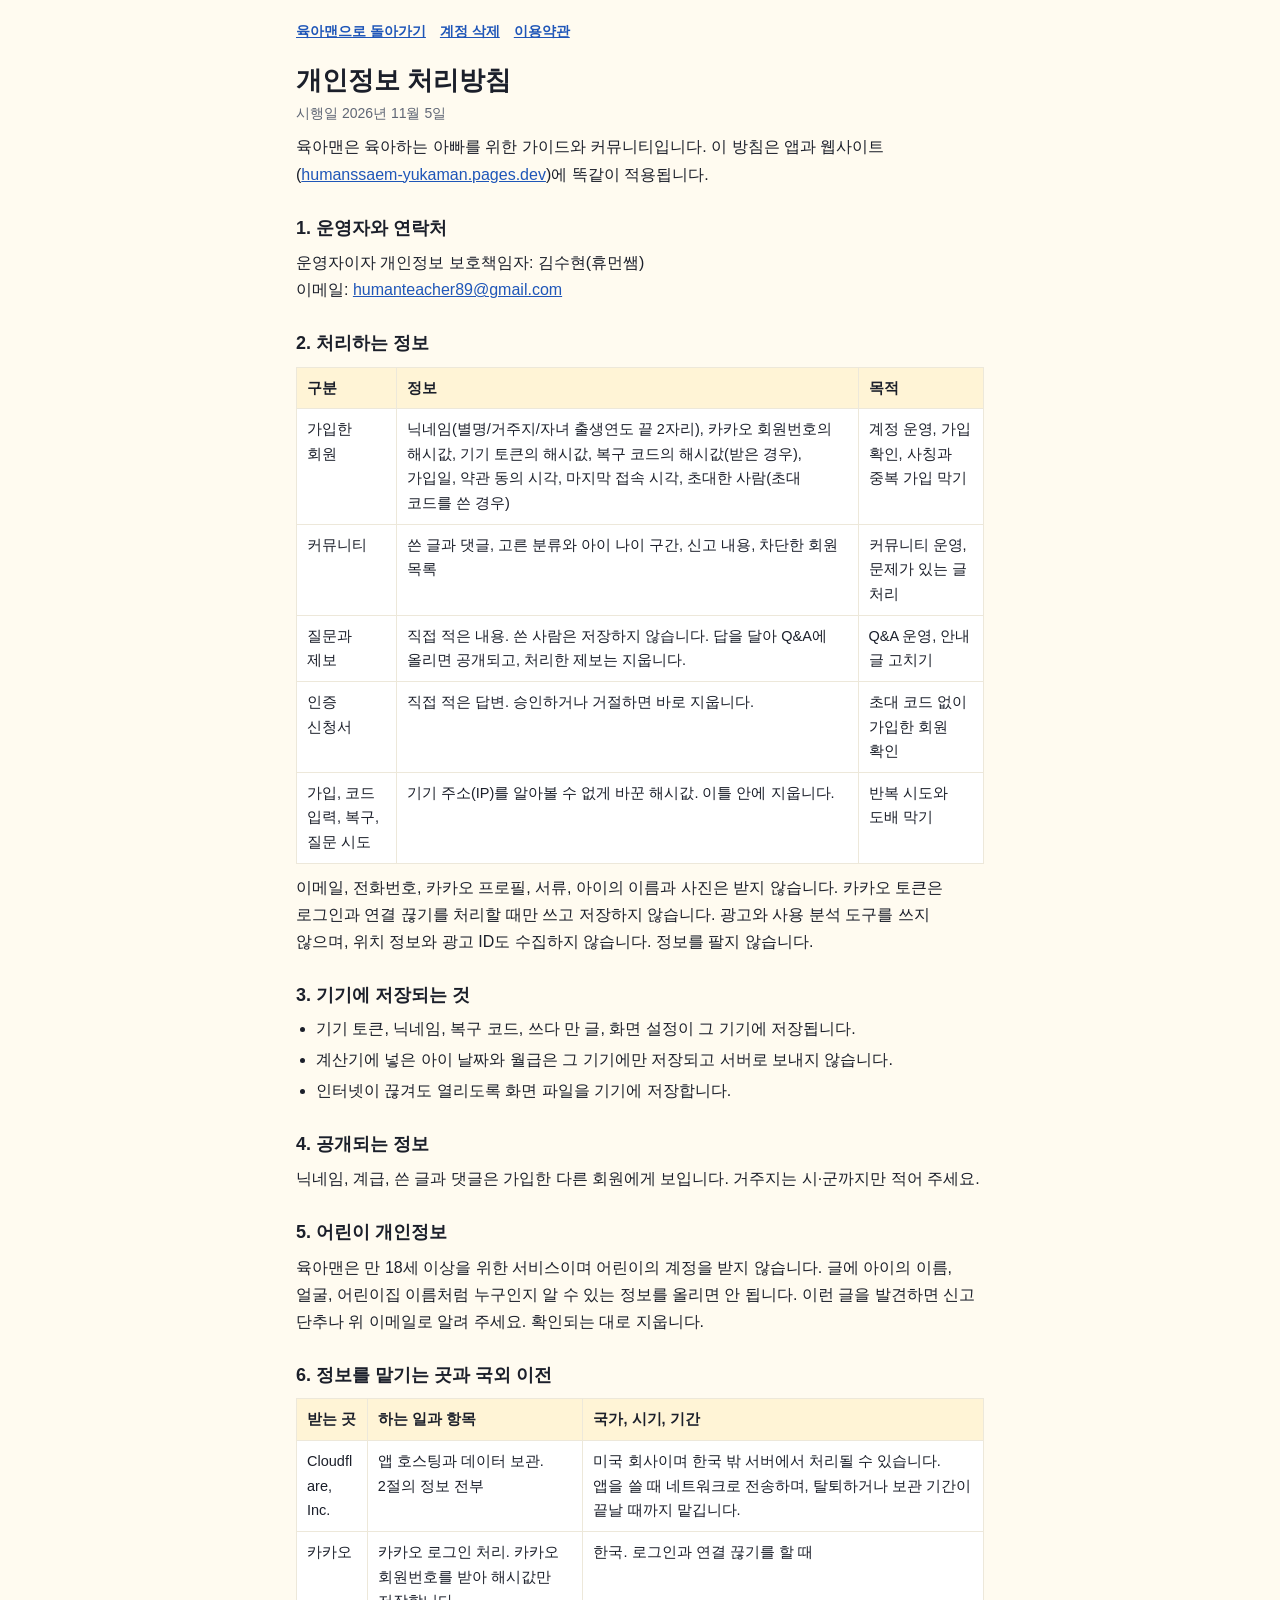
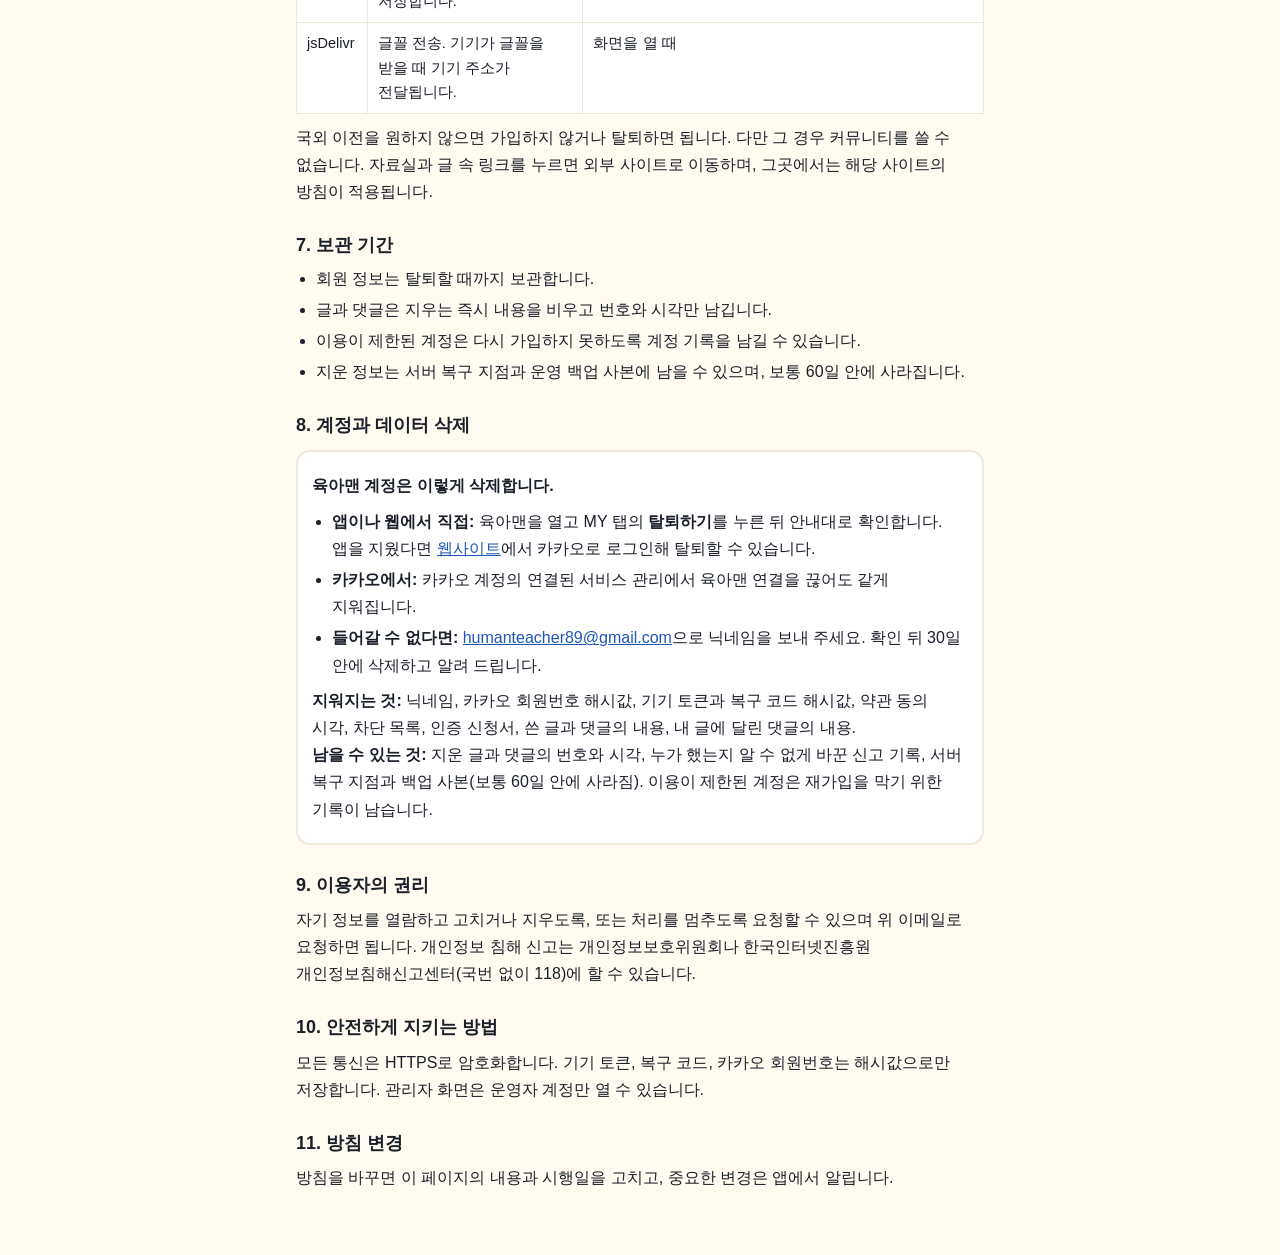
==== public/privacy.html @ 73c73529 "0.7.0 Play 등록 준비: 약관 동의, 사용자 차단, 앱 심사용 입구, 별도 약관·처리방침 휴먼쌤 승인(패키지 com.humanteacher.yukaman, 운영자 김수현(휴" ====
<!doctype html>
<html lang="ko">
<head>
<meta charset="utf-8">
<meta name="viewport" content="width=device-width, initial-scale=1">
<meta name="theme-color" content="#FFFBF0">
<meta name="robots" content="noindex">
<title>개인정보 처리방침 · 육아맨</title>
<meta name="description" content="육아맨 개인정보 처리방침과 계정 삭제 안내">
<link rel="icon" type="image/svg+xml" href="icons/logo.svg">
<style>
  :root { --ink: #1B1F2A; --sub: #5F6675; --line: #EDE8DA; --bg: #FFFBF0; --card: #FFFFFF; --head: #FFF4D6; --link: #1F56B8; }
  @media (prefers-color-scheme: dark) { :root { --ink: #EEF1F7; --sub: #AEB6C5; --line: #2C3445; --bg: #141A26; --card: #1D2534; --head: #262F40; --link: #8DB4FF; } }
  * { box-sizing: border-box; }
  body { margin: 0; background: var(--bg); color: var(--ink); font: 16px/1.7 -apple-system, BlinkMacSystemFont, "Apple SD Gothic Neo", "Noto Sans KR", "Malgun Gothic", Roboto, sans-serif; word-break: keep-all; overflow-wrap: anywhere; }
  main { max-width: 720px; margin: 0 auto; padding: 20px 16px 56px; }
  nav { display: flex; flex-wrap: wrap; gap: 8px 14px; font-size: 14px; font-weight: 700; }
  a { color: var(--link); }
  h1 { margin: 20px 0 4px; font-size: 26px; line-height: 1.3; }
  h2 { margin: 28px 0 6px; font-size: 18px; line-height: 1.4; }
  .date { margin: 0; color: var(--sub); font-size: 14px; }
  ul { padding-left: 20px; margin: 6px 0; }
  li { margin: 4px 0; }
  p { margin: 8px 0; }
  table { width: 100%; border-collapse: collapse; margin: 10px 0; background: var(--card); font-size: 14.5px; }
  th, td { border: 1px solid var(--line); padding: 8px 10px; text-align: left; vertical-align: top; }
  th { background: var(--head); }
  .box { background: var(--card); border: 2px solid var(--line); border-radius: 14px; padding: 12px 14px; margin: 12px 0; }
</style>
</head>
<body>
<main>
<nav><a href="./#/me">육아맨으로 돌아가기</a><a href="#delete">계정 삭제</a><a href="terms.html">이용약관</a></nav>

<h1>개인정보 처리방침</h1>
<p class="date">시행일 2026년 11월 5일</p>
<p>육아맨은 육아하는 아빠를 위한 가이드와 커뮤니티입니다. 이 방침은 앱과 웹사이트(<a href="https://humanssaem-yukaman.pages.dev/">humanssaem-yukaman.pages.dev</a>)에 똑같이 적용됩니다.</p>

<h2>1. 운영자와 연락처</h2>
<p>운영자이자 개인정보 보호책임자: 김수현(휴먼쌤)<br>이메일: <a href="mailto:humanteacher89@gmail.com">humanteacher89@gmail.com</a></p>

<h2>2. 처리하는 정보</h2>
<table>
<tr><th>구분</th><th>정보</th><th>목적</th></tr>
<tr><td>가입한 회원</td><td>닉네임(별명/거주지/자녀 출생연도 끝 2자리), 카카오 회원번호의 해시값, 기기 토큰의 해시값, 복구 코드의 해시값(받은 경우), 가입일, 약관 동의 시각, 마지막 접속 시각, 초대한 사람(초대 코드를 쓴 경우)</td><td>계정 운영, 가입 확인, 사칭과 중복 가입 막기</td></tr>
<tr><td>커뮤니티</td><td>쓴 글과 댓글, 고른 분류와 아이 나이 구간, 신고 내용, 차단한 회원 목록</td><td>커뮤니티 운영, 문제가 있는 글 처리</td></tr>
<tr><td>질문과 제보</td><td>직접 적은 내용. 쓴 사람은 저장하지 않습니다. 답을 달아 Q&amp;A에 올리면 공개되고, 처리한 제보는 지웁니다.</td><td>Q&amp;A 운영, 안내 글 고치기</td></tr>
<tr><td>인증 신청서</td><td>직접 적은 답변. 승인하거나 거절하면 바로 지웁니다.</td><td>초대 코드 없이 가입한 회원 확인</td></tr>
<tr><td>가입, 코드 입력, 복구, 질문 시도</td><td>기기 주소(IP)를 알아볼 수 없게 바꾼 해시값. 이틀 안에 지웁니다.</td><td>반복 시도와 도배 막기</td></tr>
</table>
<p>이메일, 전화번호, 카카오 프로필, 서류, 아이의 이름과 사진은 받지 않습니다. 카카오 토큰은 로그인과 연결 끊기를 처리할 때만 쓰고 저장하지 않습니다. 광고와 사용 분석 도구를 쓰지 않으며, 위치 정보와 광고 ID도 수집하지 않습니다. 정보를 팔지 않습니다.</p>

<h2>3. 기기에 저장되는 것</h2>
<ul>
<li>기기 토큰, 닉네임, 복구 코드, 쓰다 만 글, 화면 설정이 그 기기에 저장됩니다.</li>
<li>계산기에 넣은 아이 날짜와 월급은 그 기기에만 저장되고 서버로 보내지 않습니다.</li>
<li>인터넷이 끊겨도 열리도록 화면 파일을 기기에 저장합니다.</li>
</ul>

<h2>4. 공개되는 정보</h2>
<p>닉네임, 계급, 쓴 글과 댓글은 가입한 다른 회원에게 보입니다. 거주지는 시·군까지만 적어 주세요.</p>

<h2>5. 어린이 개인정보</h2>
<p>육아맨은 만 18세 이상을 위한 서비스이며 어린이의 계정을 받지 않습니다. 글에 아이의 이름, 얼굴, 어린이집 이름처럼 누구인지 알 수 있는 정보를 올리면 안 됩니다. 이런 글을 발견하면 신고 단추나 위 이메일로 알려 주세요. 확인되는 대로 지웁니다.</p>

<h2>6. 정보를 맡기는 곳과 국외 이전</h2>
<table>
<tr><th>받는 곳</th><th>하는 일과 항목</th><th>국가, 시기, 기간</th></tr>
<tr><td>Cloudflare, Inc.</td><td>앱 호스팅과 데이터 보관. 2절의 정보 전부</td><td>미국 회사이며 한국 밖 서버에서 처리될 수 있습니다. 앱을 쓸 때 네트워크로 전송하며, 탈퇴하거나 보관 기간이 끝날 때까지 맡깁니다.</td></tr>
<tr><td>카카오</td><td>카카오 로그인 처리. 카카오 회원번호를 받아 해시값만 저장합니다.</td><td>한국. 로그인과 연결 끊기를 할 때</td></tr>
<tr><td>jsDelivr</td><td>글꼴 전송. 기기가 글꼴을 받을 때 기기 주소가 전달됩니다.</td><td>화면을 열 때</td></tr>
</table>
<p>국외 이전을 원하지 않으면 가입하지 않거나 탈퇴하면 됩니다. 다만 그 경우 커뮤니티를 쓸 수 없습니다. 자료실과 글 속 링크를 누르면 외부 사이트로 이동하며, 그곳에서는 해당 사이트의 방침이 적용됩니다.</p>

<h2>7. 보관 기간</h2>
<ul>
<li>회원 정보는 탈퇴할 때까지 보관합니다.</li>
<li>글과 댓글은 지우는 즉시 내용을 비우고 번호와 시각만 남깁니다.</li>
<li>이용이 제한된 계정은 다시 가입하지 못하도록 계정 기록을 남길 수 있습니다.</li>
<li>지운 정보는 서버 복구 지점과 운영 백업 사본에 남을 수 있으며, 보통 60일 안에 사라집니다.</li>
</ul>

<h2 id="delete">8. 계정과 데이터 삭제</h2>
<div class="box">
<p><b>육아맨 계정은 이렇게 삭제합니다.</b></p>
<ul>
<li><b>앱이나 웹에서 직접:</b> 육아맨을 열고 MY 탭의 <b>탈퇴하기</b>를 누른 뒤 안내대로 확인합니다. 앱을 지웠다면 <a href="https://humanssaem-yukaman.pages.dev/#/me">웹사이트</a>에서 카카오로 로그인해 탈퇴할 수 있습니다.</li>
<li><b>카카오에서:</b> 카카오 계정의 연결된 서비스 관리에서 육아맨 연결을 끊어도 같게 지워집니다.</li>
<li><b>들어갈 수 없다면:</b> <a href="mailto:humanteacher89@gmail.com?subject=%EC%9C%A1%EC%95%84%EB%A7%A8%20%EA%B3%84%EC%A0%95%20%EC%82%AD%EC%A0%9C%20%EC%9A%94%EC%B2%AD">humanteacher89@gmail.com</a>으로 닉네임을 보내 주세요. 확인 뒤 30일 안에 삭제하고 알려 드립니다.</li>
</ul>
<p><b>지워지는 것:</b> 닉네임, 카카오 회원번호 해시값, 기기 토큰과 복구 코드 해시값, 약관 동의 시각, 차단 목록, 인증 신청서, 쓴 글과 댓글의 내용, 내 글에 달린 댓글의 내용.<br>
<b>남을 수 있는 것:</b> 지운 글과 댓글의 번호와 시각, 누가 했는지 알 수 없게 바꾼 신고 기록, 서버 복구 지점과 백업 사본(보통 60일 안에 사라짐). 이용이 제한된 계정은 재가입을 막기 위한 기록이 남습니다.</p>
</div>

<h2>9. 이용자의 권리</h2>
<p>자기 정보를 열람하고 고치거나 지우도록, 또는 처리를 멈추도록 요청할 수 있으며 위 이메일로 요청하면 됩니다. 개인정보 침해 신고는 개인정보보호위원회나 한국인터넷진흥원 개인정보침해신고센터(국번 없이 118)에 할 수 있습니다.</p>

<h2>10. 안전하게 지키는 방법</h2>
<p>모든 통신은 HTTPS로 암호화합니다. 기기 토큰, 복구 코드, 카카오 회원번호는 해시값으로만 저장합니다. 관리자 화면은 운영자 계정만 열 수 있습니다.</p>

<h2>11. 방침 변경</h2>
<p>방침을 바꾸면 이 페이지의 내용과 시행일을 고치고, 중요한 변경은 앱에서 알립니다.</p>
</main>
</body>
</html>
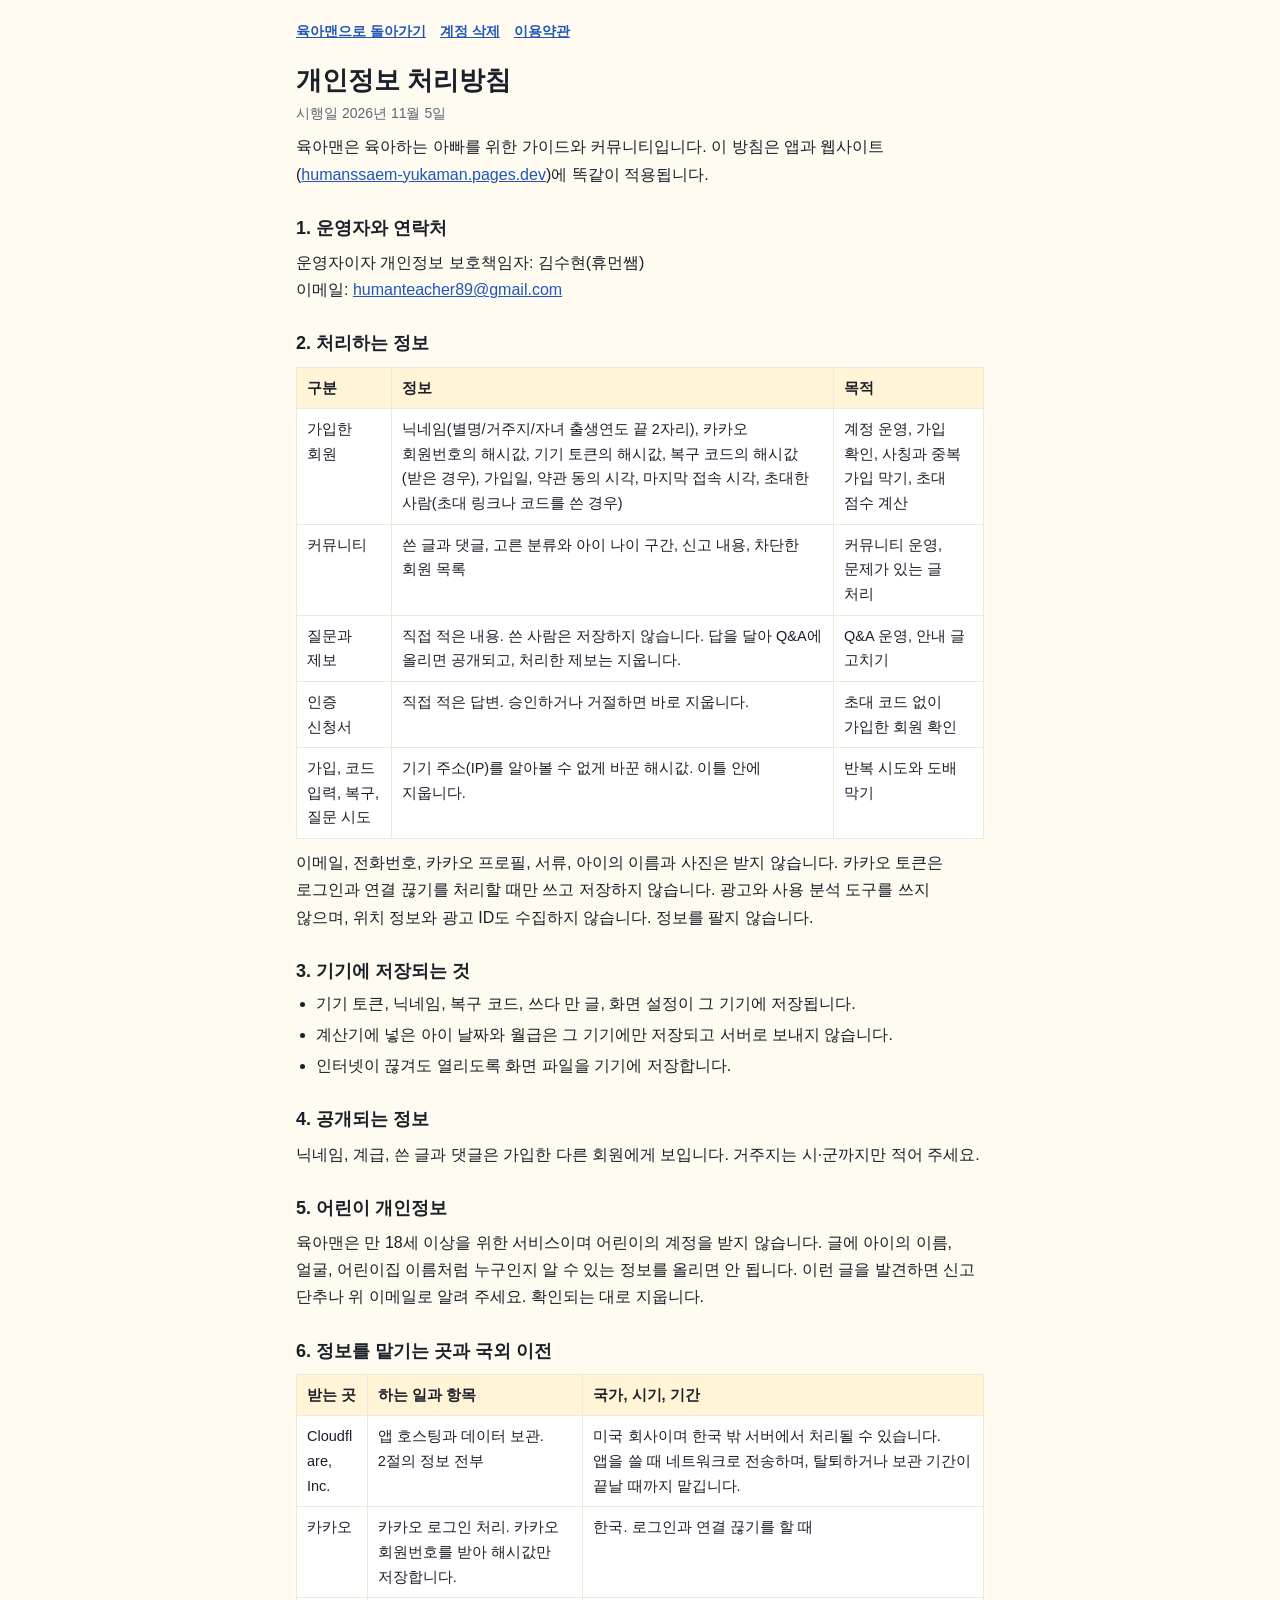
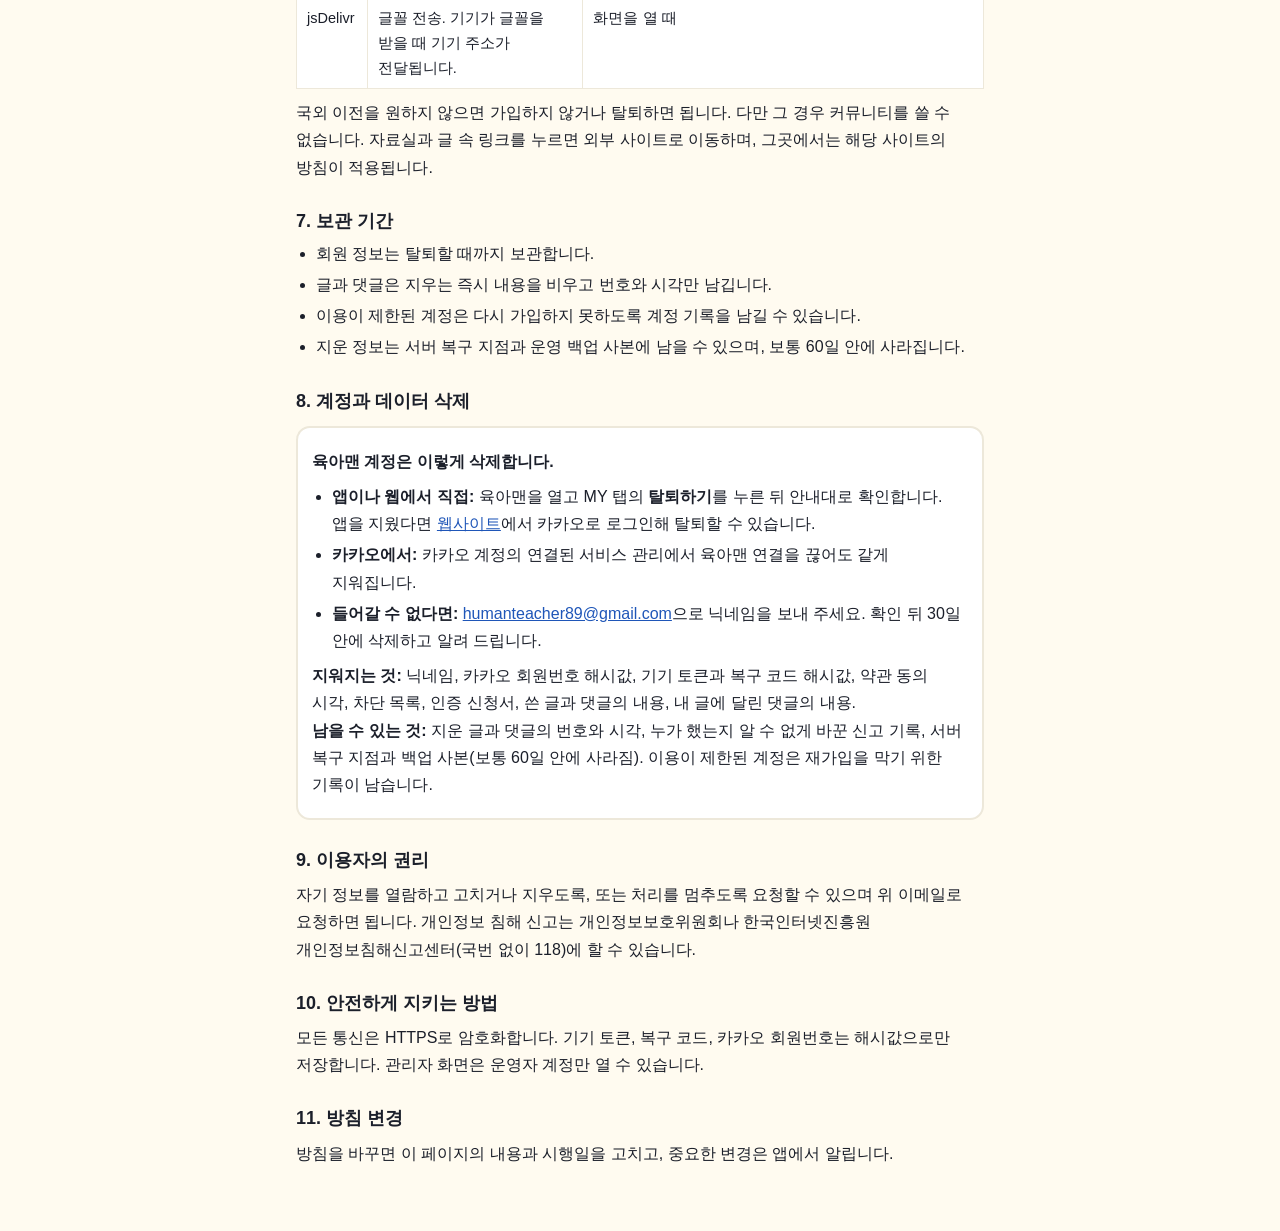
==== commit 2fee97fb: "0.7.1 초대 점수, 진급 조건, 글쓰기 양식 진급은 점수와 복무일을 둘 다 채운다(20점 7일 ~ 1000점 365일). 남의 글 댓글 점수는 하루 5개 글까지. 아빠 초대 링" ====
--- a/public/privacy.html
+++ b/public/privacy.html
@@ -42,7 +42,7 @@
 <h2>2. 처리하는 정보</h2>
 <table>
 <tr><th>구분</th><th>정보</th><th>목적</th></tr>
-<tr><td>가입한 회원</td><td>닉네임(별명/거주지/자녀 출생연도 끝 2자리), 카카오 회원번호의 해시값, 기기 토큰의 해시값, 복구 코드의 해시값(받은 경우), 가입일, 약관 동의 시각, 마지막 접속 시각, 초대한 사람(초대 코드를 쓴 경우)</td><td>계정 운영, 가입 확인, 사칭과 중복 가입 막기</td></tr>
+<tr><td>가입한 회원</td><td>닉네임(별명/거주지/자녀 출생연도 끝 2자리), 카카오 회원번호의 해시값, 기기 토큰의 해시값, 복구 코드의 해시값(받은 경우), 가입일, 약관 동의 시각, 마지막 접속 시각, 초대한 사람(초대 링크나 코드를 쓴 경우)</td><td>계정 운영, 가입 확인, 사칭과 중복 가입 막기, 초대 점수 계산</td></tr>
 <tr><td>커뮤니티</td><td>쓴 글과 댓글, 고른 분류와 아이 나이 구간, 신고 내용, 차단한 회원 목록</td><td>커뮤니티 운영, 문제가 있는 글 처리</td></tr>
 <tr><td>질문과 제보</td><td>직접 적은 내용. 쓴 사람은 저장하지 않습니다. 답을 달아 Q&amp;A에 올리면 공개되고, 처리한 제보는 지웁니다.</td><td>Q&amp;A 운영, 안내 글 고치기</td></tr>
 <tr><td>인증 신청서</td><td>직접 적은 답변. 승인하거나 거절하면 바로 지웁니다.</td><td>초대 코드 없이 가입한 회원 확인</td></tr>
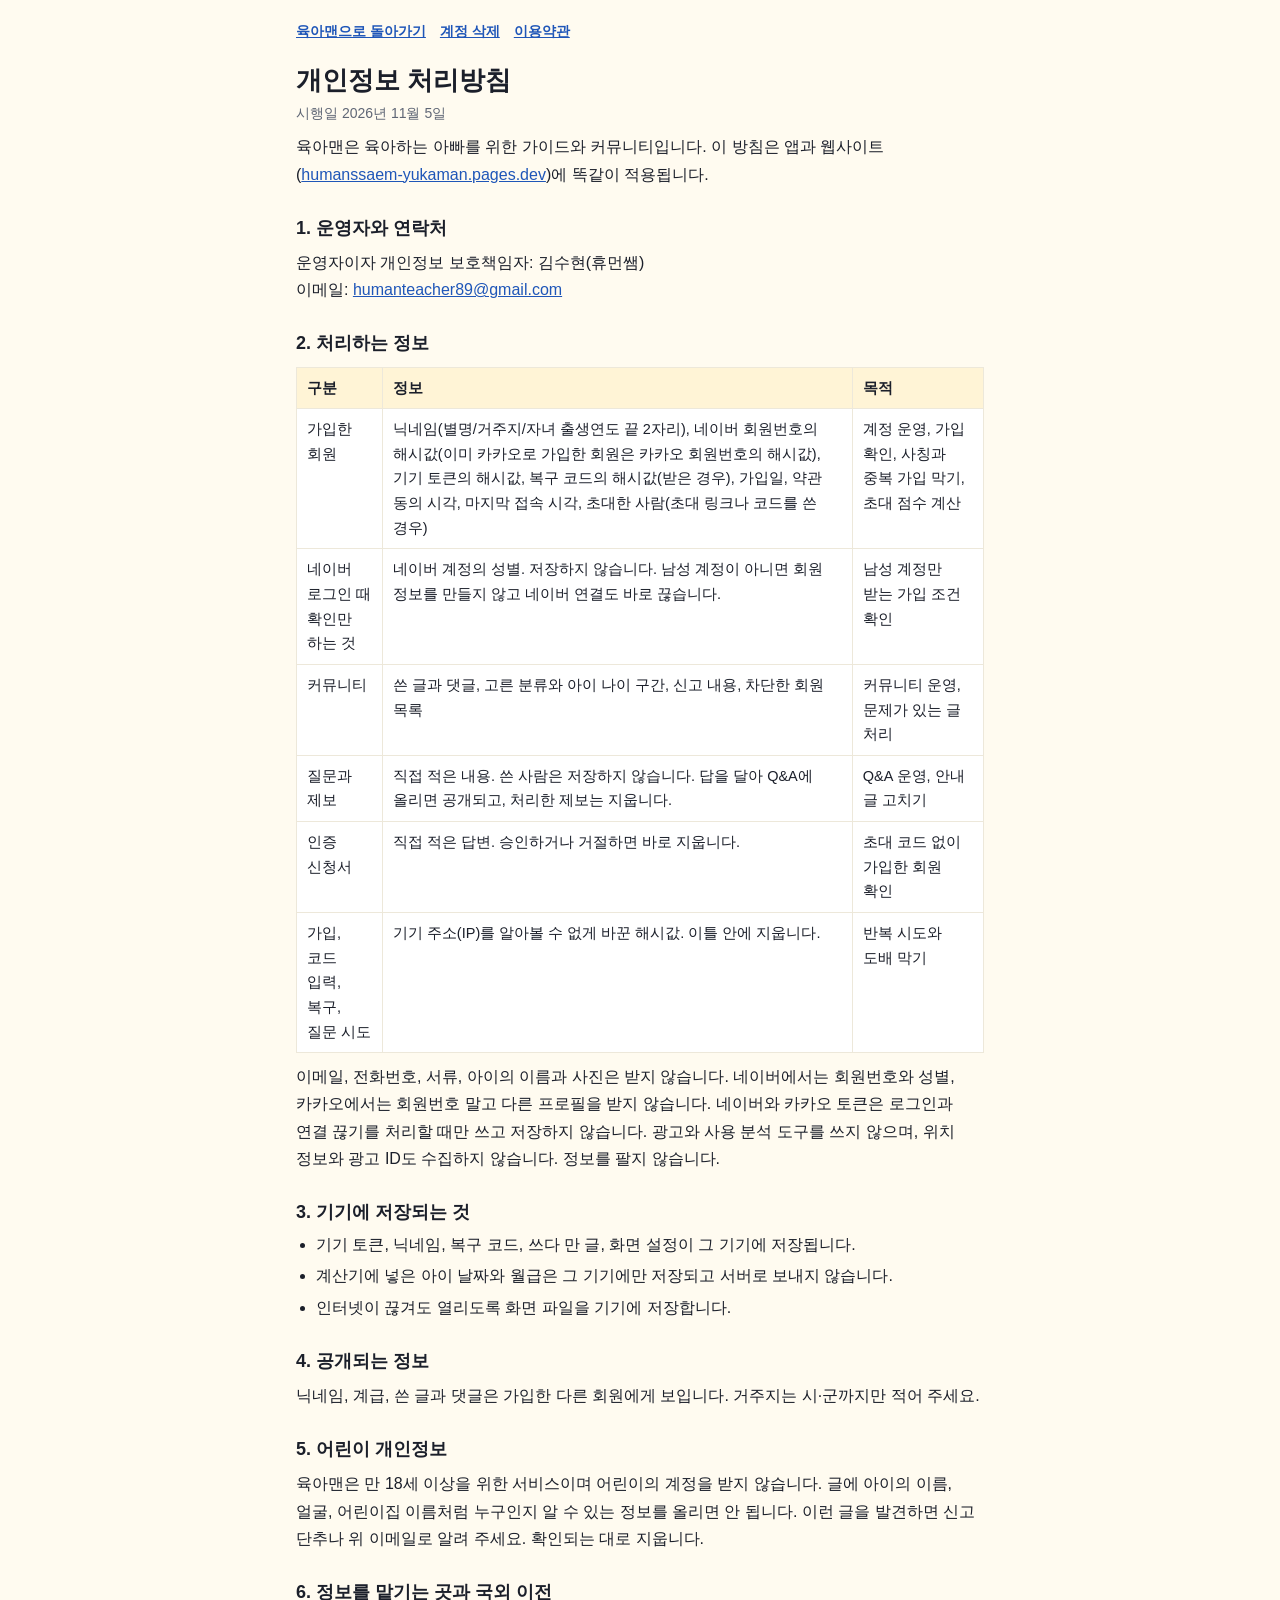
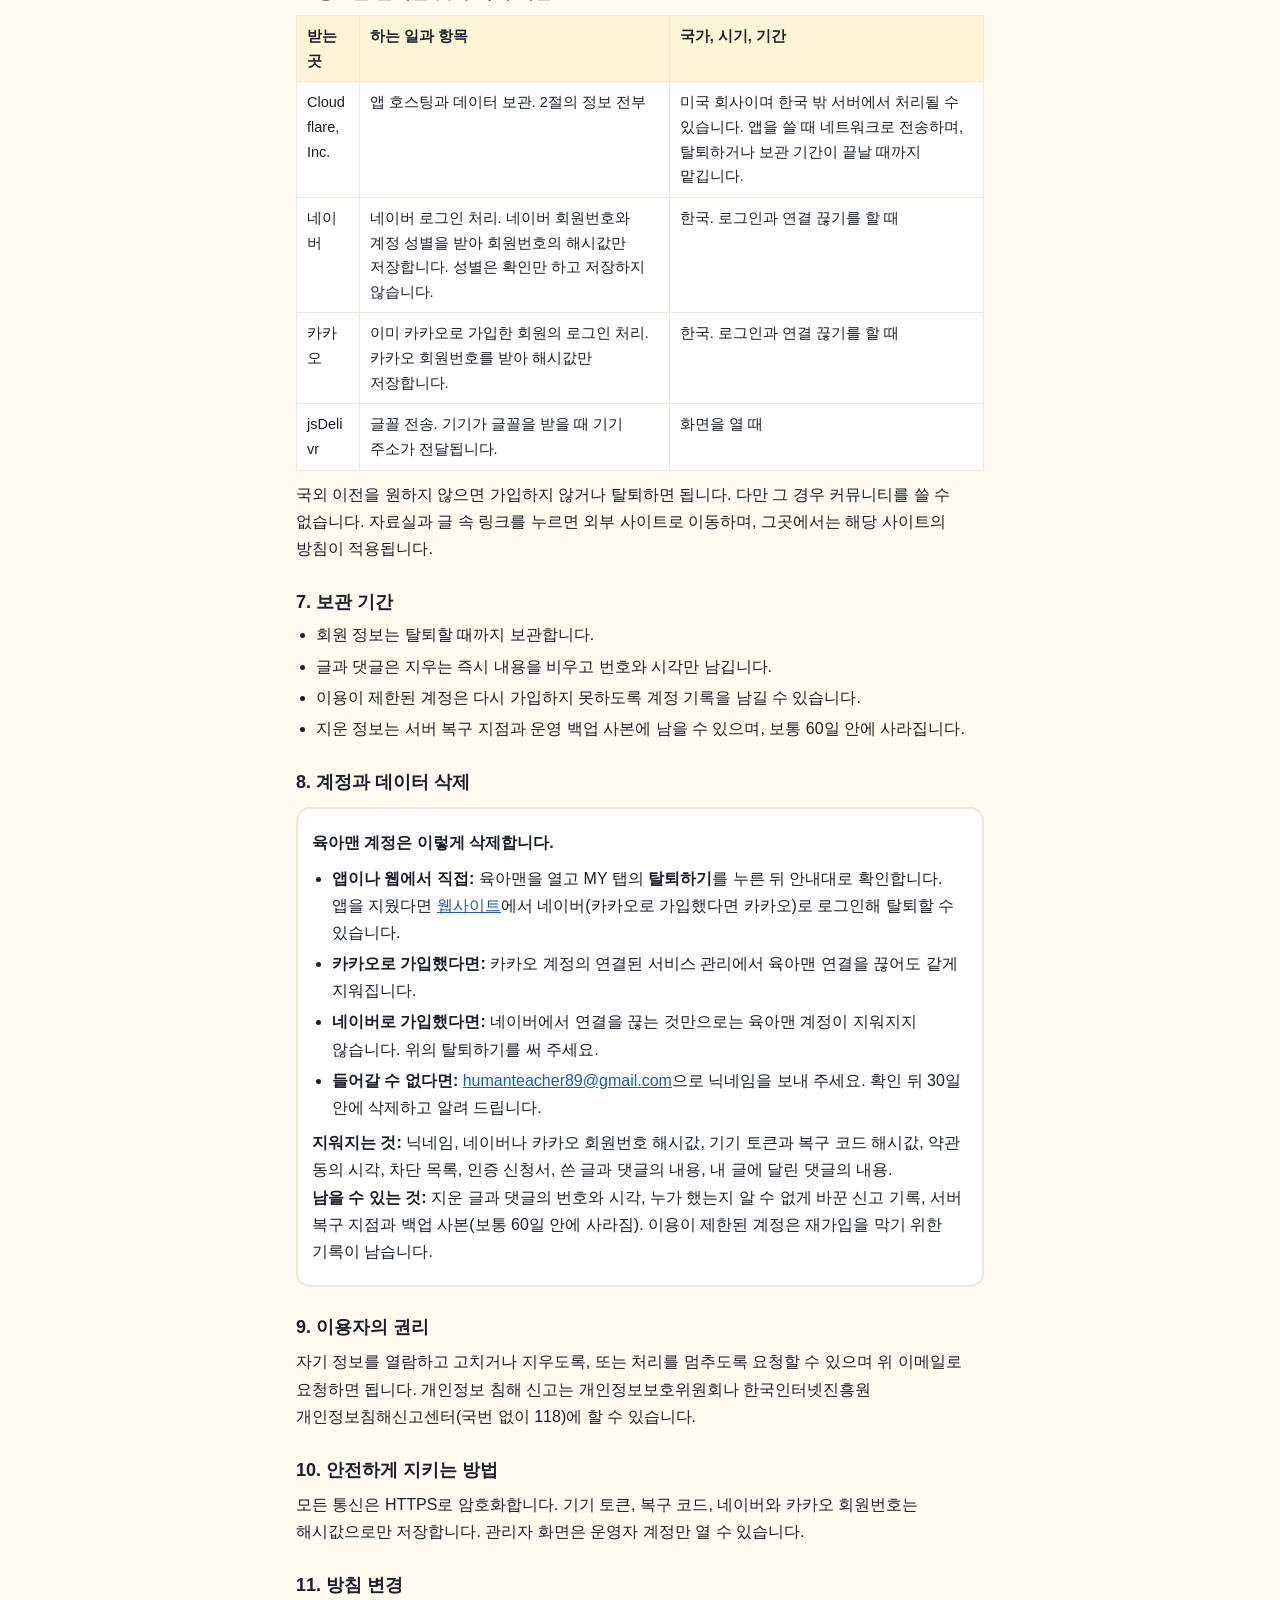
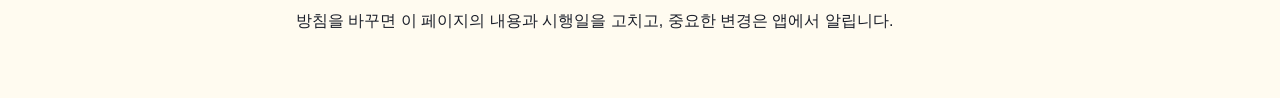
==== commit 07ac7c75: "문서: 새 가입을 네이버 하나로 약관 · 처리방침 · Play 입력표를 네이버 기준으로 고쳤다. 남성 계정만 새로 받고 성별은 확인만 하며, 이미 카카오로 가입한 회원은 카카오로 " ====
--- a/public/privacy.html
+++ b/public/privacy.html
@@ -42,13 +42,14 @@
 <h2>2. 처리하는 정보</h2>
 <table>
 <tr><th>구분</th><th>정보</th><th>목적</th></tr>
-<tr><td>가입한 회원</td><td>닉네임(별명/거주지/자녀 출생연도 끝 2자리), 카카오 회원번호의 해시값, 기기 토큰의 해시값, 복구 코드의 해시값(받은 경우), 가입일, 약관 동의 시각, 마지막 접속 시각, 초대한 사람(초대 링크나 코드를 쓴 경우)</td><td>계정 운영, 가입 확인, 사칭과 중복 가입 막기, 초대 점수 계산</td></tr>
+<tr><td>가입한 회원</td><td>닉네임(별명/거주지/자녀 출생연도 끝 2자리), 네이버 회원번호의 해시값(이미 카카오로 가입한 회원은 카카오 회원번호의 해시값), 기기 토큰의 해시값, 복구 코드의 해시값(받은 경우), 가입일, 약관 동의 시각, 마지막 접속 시각, 초대한 사람(초대 링크나 코드를 쓴 경우)</td><td>계정 운영, 가입 확인, 사칭과 중복 가입 막기, 초대 점수 계산</td></tr>
+<tr><td>네이버 로그인 때 확인만 하는 것</td><td>네이버 계정의 성별. 저장하지 않습니다. 남성 계정이 아니면 회원 정보를 만들지 않고 네이버 연결도 바로 끊습니다.</td><td>남성 계정만 받는 가입 조건 확인</td></tr>
 <tr><td>커뮤니티</td><td>쓴 글과 댓글, 고른 분류와 아이 나이 구간, 신고 내용, 차단한 회원 목록</td><td>커뮤니티 운영, 문제가 있는 글 처리</td></tr>
 <tr><td>질문과 제보</td><td>직접 적은 내용. 쓴 사람은 저장하지 않습니다. 답을 달아 Q&amp;A에 올리면 공개되고, 처리한 제보는 지웁니다.</td><td>Q&amp;A 운영, 안내 글 고치기</td></tr>
 <tr><td>인증 신청서</td><td>직접 적은 답변. 승인하거나 거절하면 바로 지웁니다.</td><td>초대 코드 없이 가입한 회원 확인</td></tr>
 <tr><td>가입, 코드 입력, 복구, 질문 시도</td><td>기기 주소(IP)를 알아볼 수 없게 바꾼 해시값. 이틀 안에 지웁니다.</td><td>반복 시도와 도배 막기</td></tr>
 </table>
-<p>이메일, 전화번호, 카카오 프로필, 서류, 아이의 이름과 사진은 받지 않습니다. 카카오 토큰은 로그인과 연결 끊기를 처리할 때만 쓰고 저장하지 않습니다. 광고와 사용 분석 도구를 쓰지 않으며, 위치 정보와 광고 ID도 수집하지 않습니다. 정보를 팔지 않습니다.</p>
+<p>이메일, 전화번호, 서류, 아이의 이름과 사진은 받지 않습니다. 네이버에서는 회원번호와 성별, 카카오에서는 회원번호 말고 다른 프로필을 받지 않습니다. 네이버와 카카오 토큰은 로그인과 연결 끊기를 처리할 때만 쓰고 저장하지 않습니다. 광고와 사용 분석 도구를 쓰지 않으며, 위치 정보와 광고 ID도 수집하지 않습니다. 정보를 팔지 않습니다.</p>
 
 <h2>3. 기기에 저장되는 것</h2>
 <ul>
@@ -67,7 +68,8 @@
 <table>
 <tr><th>받는 곳</th><th>하는 일과 항목</th><th>국가, 시기, 기간</th></tr>
 <tr><td>Cloudflare, Inc.</td><td>앱 호스팅과 데이터 보관. 2절의 정보 전부</td><td>미국 회사이며 한국 밖 서버에서 처리될 수 있습니다. 앱을 쓸 때 네트워크로 전송하며, 탈퇴하거나 보관 기간이 끝날 때까지 맡깁니다.</td></tr>
-<tr><td>카카오</td><td>카카오 로그인 처리. 카카오 회원번호를 받아 해시값만 저장합니다.</td><td>한국. 로그인과 연결 끊기를 할 때</td></tr>
+<tr><td>네이버</td><td>네이버 로그인 처리. 네이버 회원번호와 계정 성별을 받아 회원번호의 해시값만 저장합니다. 성별은 확인만 하고 저장하지 않습니다.</td><td>한국. 로그인과 연결 끊기를 할 때</td></tr>
+<tr><td>카카오</td><td>이미 카카오로 가입한 회원의 로그인 처리. 카카오 회원번호를 받아 해시값만 저장합니다.</td><td>한국. 로그인과 연결 끊기를 할 때</td></tr>
 <tr><td>jsDelivr</td><td>글꼴 전송. 기기가 글꼴을 받을 때 기기 주소가 전달됩니다.</td><td>화면을 열 때</td></tr>
 </table>
 <p>국외 이전을 원하지 않으면 가입하지 않거나 탈퇴하면 됩니다. 다만 그 경우 커뮤니티를 쓸 수 없습니다. 자료실과 글 속 링크를 누르면 외부 사이트로 이동하며, 그곳에서는 해당 사이트의 방침이 적용됩니다.</p>
@@ -84,11 +86,12 @@
 <div class="box">
 <p><b>육아맨 계정은 이렇게 삭제합니다.</b></p>
 <ul>
-<li><b>앱이나 웹에서 직접:</b> 육아맨을 열고 MY 탭의 <b>탈퇴하기</b>를 누른 뒤 안내대로 확인합니다. 앱을 지웠다면 <a href="https://humanssaem-yukaman.pages.dev/#/me">웹사이트</a>에서 카카오로 로그인해 탈퇴할 수 있습니다.</li>
-<li><b>카카오에서:</b> 카카오 계정의 연결된 서비스 관리에서 육아맨 연결을 끊어도 같게 지워집니다.</li>
+<li><b>앱이나 웹에서 직접:</b> 육아맨을 열고 MY 탭의 <b>탈퇴하기</b>를 누른 뒤 안내대로 확인합니다. 앱을 지웠다면 <a href="https://humanssaem-yukaman.pages.dev/#/me">웹사이트</a>에서 네이버(카카오로 가입했다면 카카오)로 로그인해 탈퇴할 수 있습니다.</li>
+<li><b>카카오로 가입했다면:</b> 카카오 계정의 연결된 서비스 관리에서 육아맨 연결을 끊어도 같게 지워집니다.</li>
+<li><b>네이버로 가입했다면:</b> 네이버에서 연결을 끊는 것만으로는 육아맨 계정이 지워지지 않습니다. 위의 탈퇴하기를 써 주세요.</li>
 <li><b>들어갈 수 없다면:</b> <a href="mailto:humanteacher89@gmail.com?subject=%EC%9C%A1%EC%95%84%EB%A7%A8%20%EA%B3%84%EC%A0%95%20%EC%82%AD%EC%A0%9C%20%EC%9A%94%EC%B2%AD">humanteacher89@gmail.com</a>으로 닉네임을 보내 주세요. 확인 뒤 30일 안에 삭제하고 알려 드립니다.</li>
 </ul>
-<p><b>지워지는 것:</b> 닉네임, 카카오 회원번호 해시값, 기기 토큰과 복구 코드 해시값, 약관 동의 시각, 차단 목록, 인증 신청서, 쓴 글과 댓글의 내용, 내 글에 달린 댓글의 내용.<br>
+<p><b>지워지는 것:</b> 닉네임, 네이버나 카카오 회원번호 해시값, 기기 토큰과 복구 코드 해시값, 약관 동의 시각, 차단 목록, 인증 신청서, 쓴 글과 댓글의 내용, 내 글에 달린 댓글의 내용.<br>
 <b>남을 수 있는 것:</b> 지운 글과 댓글의 번호와 시각, 누가 했는지 알 수 없게 바꾼 신고 기록, 서버 복구 지점과 백업 사본(보통 60일 안에 사라짐). 이용이 제한된 계정은 재가입을 막기 위한 기록이 남습니다.</p>
 </div>
 
@@ -96,7 +99,7 @@
 <p>자기 정보를 열람하고 고치거나 지우도록, 또는 처리를 멈추도록 요청할 수 있으며 위 이메일로 요청하면 됩니다. 개인정보 침해 신고는 개인정보보호위원회나 한국인터넷진흥원 개인정보침해신고센터(국번 없이 118)에 할 수 있습니다.</p>
 
 <h2>10. 안전하게 지키는 방법</h2>
-<p>모든 통신은 HTTPS로 암호화합니다. 기기 토큰, 복구 코드, 카카오 회원번호는 해시값으로만 저장합니다. 관리자 화면은 운영자 계정만 열 수 있습니다.</p>
+<p>모든 통신은 HTTPS로 암호화합니다. 기기 토큰, 복구 코드, 네이버와 카카오 회원번호는 해시값으로만 저장합니다. 관리자 화면은 운영자 계정만 열 수 있습니다.</p>
 
 <h2>11. 방침 변경</h2>
 <p>방침을 바꾸면 이 페이지의 내용과 시행일을 고치고, 중요한 변경은 앱에서 알립니다.</p>
